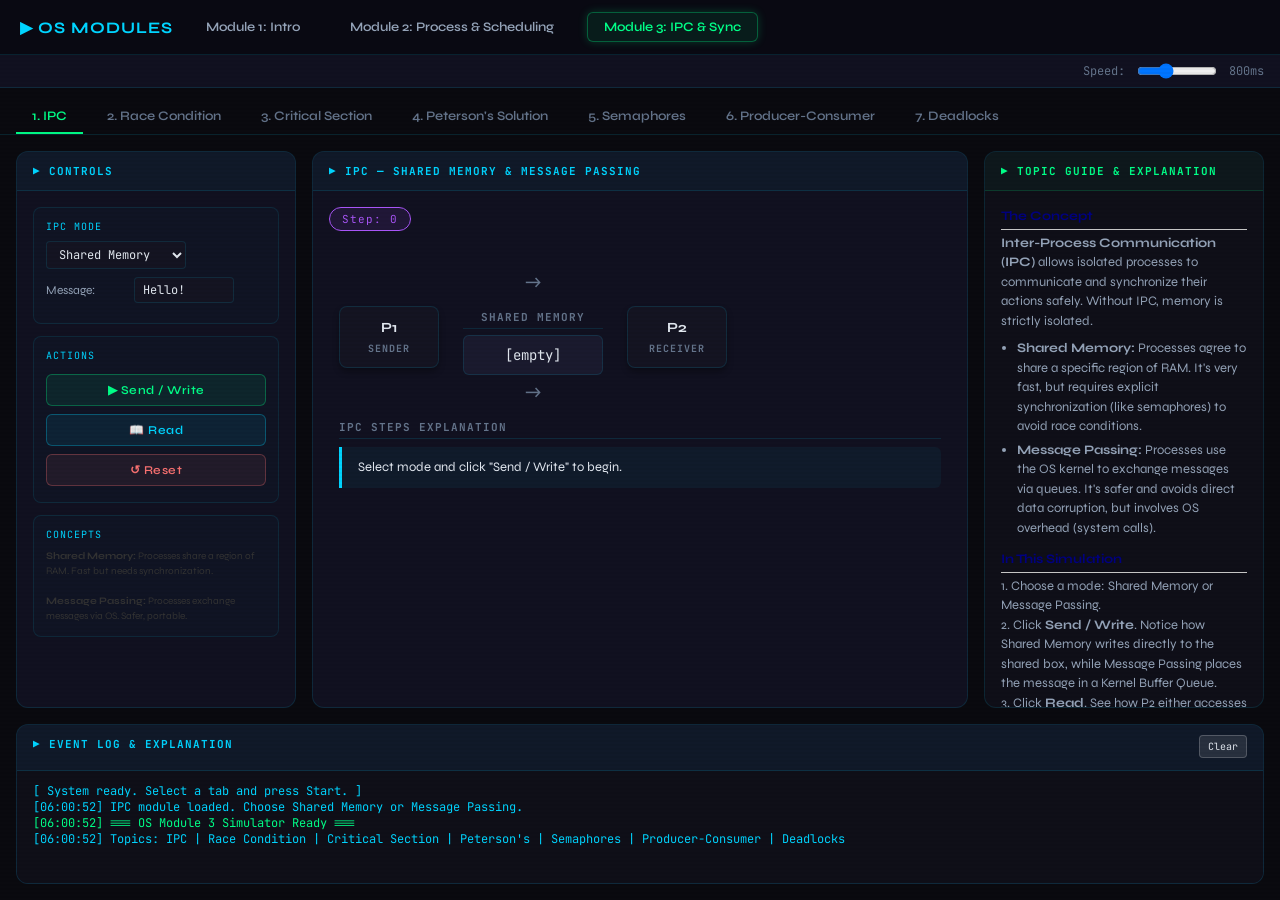
==== index.html @ ba9f3887 "first commit" ====
<!DOCTYPE html>
<html lang="en">

<head>
  <meta charset="UTF-8">
  <meta name="viewport" content="width=device-width, initial-scale=1.0">
  <title>OS Module 3 - IPC, Synchronization & Deadlocks Simulator</title>
  <link rel="stylesheet" href="style.css">
</head>

<body>
  <!-- GLOBAL OS MODULES NAV BAR -->
  <div style="background: rgba(10,10,20,0.95); border-bottom: 1px solid rgba(0,212,255,0.12); padding: 12px 20px; display: flex; gap: 16px; align-items: center; font-family: 'Syne', sans-serif; width: 100%; z-index: 10000; position: relative; box-sizing: border-box;">
    <span style="color: #00d4ff; font-weight: 700; font-size: 16px; letter-spacing: 1px;">▶ OS MODULES</span>
    <a href="osmod1.html" style="text-decoration: none; padding: 6px 16px; border-radius: 6px; font-size: 13px; font-weight: 600; color: #94a3b8; background: transparent; border: 1px solid transparent;">Module 1: Intro</a>
    <a href="osmod2.html" style="text-decoration: none; padding: 6px 16px; border-radius: 6px; font-size: 13px; font-weight: 600; color: #94a3b8; background: transparent; border: 1px solid transparent;">Module 2: Process & Scheduling</a>
    <a href="index.html" style="text-decoration: none; padding: 6px 16px; border-radius: 6px; font-size: 13px; font-weight: 600; color: #00ff88; background: rgba(0,255,136,0.08); border: 1px solid rgba(0,255,136,0.3); box-shadow: 0 0 10px rgba(0,255,136,0.2);">Module 3: IPC & Sync</a>
  </div>



  <!-- MENUBAR -->
  <div class="menubar">

    <span class="menu-right">Speed: <input type="range" id="globalSpeed" min="200" max="2000" value="800"
        style="width:80px;vertical-align:middle;"> <span id="speedLabel">800ms</span></span>
  </div>

  <!-- TAB BAR -->
  <div class="tabbar">
    <button class="tab active" data-tab="ipc">1. IPC</button>
    <button class="tab" data-tab="race">2. Race Condition</button>
    <button class="tab" data-tab="critical">3. Critical Section</button>
    <button class="tab" data-tab="peterson">4. Peterson's Solution</button>
    <button class="tab" data-tab="semaphore">5. Semaphores</button>
    <button class="tab" data-tab="prodcons">6. Producer-Consumer</button>
    <button class="tab" data-tab="deadlock">7. Deadlocks</button>
  </div>

  <!-- MAIN LAYOUT -->
  <div class="main-layout">

    <!-- LEFT PANEL: Controls -->
    <div class="panel left-panel" id="leftPanel">
      <div class="panel-title">▶ Controls</div>
      <div class="panel-body" id="controlsBody">
        <!-- Injected per tab -->
      </div>
    </div>

    <!-- CENTER PANEL: Visualization -->
    <div class="panel center-panel">
      <div class="panel-title" id="vizTitle">▶ Visualization</div>
      <div class="panel-body viz-body" id="vizBody">
        <!-- Injected per tab -->
      </div>
    </div>

    <!-- RIGHT PANEL: Explanation -->
    <div class="panel right-panel" id="rightPanel" style="width: 280px; flex-shrink: 0; background: #fdfdfd; overflow-y: auto;">
      <div class="panel-title">▶ Topic Guide & Explanation</div>
      <div class="panel-body" id="topicExplanationText" style="font-size: 12px; line-height: 1.5; color: #222;">
        <!-- Explanation injected per tab -->
      </div>
    </div>

  </div>

  <!-- BOTTOM PANEL: Logs -->
  <div class="panel bottom-panel">
    <div class="panel-title">
      ▶ Event Log &amp; Explanation
      <button class="btn-small" onclick="clearLog()" style="float:right;margin-top:-2px;">Clear</button>
    </div>
    <div class="log-area" id="logArea">
      <div class="log-info">[ System ready. Select a tab and press Start. ]</div>
    </div>
  </div>

  <!-- TOOLTIP -->
  <div id="tooltip" class="tooltip" style="display:none;"></div>

  <script src="sim.js"></script>
</body>

</html>
---- style.css ----
@import url('https://fonts.googleapis.com/css2?family=JetBrains+Mono:wght@400;500;700&family=Syne:wght@400;600;700;800&display=swap');

:root {
  --bg: #0a0a0f;
  --bg2: #0f0f18;
  --bg3: #141422;
  --bg4: #1a1a2e;
  --panel: #111120;
  --border: rgba(0,212,255,0.12);
  --border2: rgba(0,255,136,0.15);
  --green: #00ff88;
  --cyan: #00d4ff;
  --purple: #a855f7;
  --amber: #fbbf24;
  --red: #f87171;
  --text: #e2e8f0;
  --text2: #94a3b8;
  --text3: #64748b;
  --mono: 'JetBrains Mono', monospace;
  --sans: 'Syne', sans-serif;
  --glow-green: 0 0 20px rgba(0,255,136,0.3);
  --glow-cyan: 0 0 20px rgba(0,212,255,0.3);
}

* { box-sizing: border-box; margin: 0; padding: 0; }

body {
  font-family: var(--sans);
  font-size: 14px;
  background: var(--bg);
  color: var(--text);
  min-height: 100vh;
  display: flex;
  flex-direction: column;
  overflow: hidden;
  height: 100vh;
}

/* Scanline effect */
body::before {
  content: '';
  position: fixed;
  inset: 0;
  background: repeating-linear-gradient(0deg, transparent, transparent 2px, rgba(0,0,0,0.03) 2px, rgba(0,0,0,0.03) 4px);
  pointer-events: none;
  z-index: 1000;
}

/* ===== TITLE BAR ===== */
.win-titlebar {
  display: none; /* Hide retro titlebar entirely */
}

/* ===== MENUBAR ===== */
.menubar {
  background: var(--panel);
  border-bottom: 1px solid var(--border);
  padding: 8px 16px;
  display: flex;
  align-items: center;
  gap: 16px;
  font-family: var(--sans);
  font-size: 13px;
  color: var(--text2);
}
.menu-item {
  cursor: pointer;
  padding: 4px 8px;
  transition: color 0.2s;
}
.menu-item:hover { color: var(--cyan); }
.menu-right { 
  margin-left: auto; 
  display: flex; 
  align-items: center; 
  gap: 12px; 
  font-family: var(--mono); 
  font-size: 12px;
  color: var(--text3);
}

/* ===== TAB BAR ===== */
.tabbar {
  background: var(--bg);
  border-bottom: 1px solid var(--border);
  display: flex;
  padding: 12px 16px 0;
  gap: 8px;
  flex-shrink: 0;
  overflow-x: auto;
}
.tab {
  background: transparent;
  border: none;
  border-bottom: 2px solid transparent;
  padding: 8px 16px;
  cursor: pointer;
  font-family: var(--sans);
  font-size: 13px;
  font-weight: 600;
  color: var(--text3);
  transition: all 0.2s;
  white-space: nowrap;
}
.tab:hover { color: var(--text2); }
.tab.active {
  color: var(--green);
  border-bottom-color: var(--green);
}

/* ===== MAIN LAYOUT ===== */
.main-layout {
  display: flex;
  flex: 1;
  gap: 16px;
  padding: 16px;
  min-height: 0;
  overflow: hidden;
}

/* ===== PANELS ===== */
.panel {
  background: var(--panel);
  border: 1px solid var(--border);
  border-radius: 12px;
  display: flex;
  flex-direction: column;
  overflow: hidden;
}
.panel-title {
  background: rgba(0,212,255,0.04);
  color: var(--cyan);
  font-family: var(--mono);
  font-weight: bold;
  font-size: 11px;
  letter-spacing: 1px;
  text-transform: uppercase;
  padding: 12px 16px;
  border-bottom: 1px solid var(--border);
  user-select: none;
  flex-shrink: 0;
}
.panel-body {
  padding: 16px;
  overflow-y: auto;
  flex: 1;
}

.left-panel { width: 280px; flex-shrink: 0; }
.center-panel { flex: 1; }
.right-panel { width: 320px; flex-shrink: 0; background: var(--bg2) !important; }
.right-panel .panel-title { color: var(--green); background: rgba(0,255,136,0.04); border-bottom-color: var(--border2); }
.right-panel .panel-body { color: var(--text2) !important; font-size: 13px !important; }

/* ===== BOTTOM LOG PANEL ===== */
.bottom-panel {
  height: 160px;
  flex-shrink: 0;
  margin: 0 16px 16px;
  border-radius: 12px;
}
.log-area {
  flex: 1;
  overflow-y: auto;
  padding: 12px 16px;
  background: var(--bg2);
  color: var(--text2);
  font-size: 12px;
  font-family: var(--mono);
}
.log-info { color: var(--cyan); }
.log-warn { color: var(--amber); }
.log-error { color: var(--red); }
.log-success { color: var(--green); }
.log-step { color: var(--purple); }

/* ===== BUTTONS ===== */
.btn {
  font-family: var(--sans);
  font-weight: 600;
  font-size: 12px;
  padding: 8px 16px;
  border-radius: 6px;
  border: 1px solid;
  cursor: pointer;
  transition: all 0.2s;
  letter-spacing: 0.5px;
  display: inline-block;
  margin: 4px 0;
  width: 100%;
  text-align: center;
}
.btn-green {
  color: var(--green);
  border-color: rgba(0,255,136,0.3);
  background: rgba(0,255,136,0.08);
}
.btn-green:hover { background: rgba(0,255,136,0.15); box-shadow: var(--glow-green); }
.btn-red {
  color: var(--red);
  border-color: rgba(248,113,113,0.3);
  background: rgba(248,113,113,0.08);
}
.btn-red:hover { background: rgba(248,113,113,0.15); }
.btn-blue {
  color: var(--cyan);
  border-color: rgba(0,212,255,0.3);
  background: rgba(0,212,255,0.08);
}
.btn-blue:hover { background: rgba(0,212,255,0.15); box-shadow: var(--glow-cyan); }
.btn-small {
  font-family: var(--mono);
  font-size: 10px;
  padding: 4px 8px;
  background: rgba(255,255,255,0.1);
  border: 1px solid rgba(255,255,255,0.2);
  color: var(--text);
  border-radius: 4px;
  cursor: pointer;
}
.btn-small:hover { background: rgba(255,255,255,0.2); }

/* ===== CONTROLS PANEL WIDGETS ===== */
.ctrl-group {
  background: rgba(0,212,255,0.02);
  border: 1px solid rgba(0,212,255,0.1);
  border-radius: 8px;
  padding: 12px;
  margin-bottom: 12px;
}
.ctrl-label {
  font-family: var(--mono);
  font-size: 10px;
  color: var(--cyan);
  letter-spacing: 1px;
  text-transform: uppercase;
  margin-bottom: 8px;
}
.ctrl-row { display: flex; align-items: center; gap: 8px; margin-bottom: 8px; font-size: 12px; color: var(--text2); }
.ctrl-row label { width: 80px; }
.ctrl-row input[type="number"], .ctrl-row input[type="text"], .ctrl-row select {
  background: var(--bg3);
  border: 1px solid var(--border);
  color: var(--text);
  padding: 4px 8px;
  border-radius: 4px;
  font-family: var(--mono);
  font-size: 12px;
  width: 100px;
}
.ctrl-row input[type="range"] { width: 100px; accent-color: var(--cyan); }

/* ===== PROCESS BOXES ===== */
.process-box {
  background: var(--bg3);
  border: 1px solid var(--border);
  border-radius: 8px;
  padding: 12px;
  text-align: center;
  min-width: 100px;
  position: relative;
  font-weight: bold;
  font-size: 14px;
  color: var(--text);
  box-shadow: 0 4px 6px rgba(0,0,0,0.3);
}
.process-box.active { border-color: var(--cyan); background: rgba(0,212,255,0.1); box-shadow: var(--glow-cyan); }
.process-box.blocked { border-color: var(--red); background: rgba(248,113,113,0.1); }
.process-box.waiting { border-color: var(--amber); background: rgba(251,191,36,0.1); }
.process-box.done { border-color: var(--green); background: rgba(0,255,136,0.1); }
.process-label { font-family: var(--mono); font-size: 10px; color: var(--text3); margin-top: 6px; letter-spacing: 1px; }

/* ===== SHARED MEMORY / BUFFER BOXES ===== */
.mem-box {
  background: var(--bg4);
  border: 1px solid var(--border);
  border-radius: 6px;
  padding: 10px 16px;
  text-align: center;
  font-size: 14px;
  font-family: var(--mono);
  color: var(--text);
  min-width: 80px;
  display: inline-block;
}
.mem-box.highlight { border-color: var(--green); background: rgba(0,255,136,0.1); box-shadow: var(--glow-green); }
.mem-box.conflict { border-color: var(--red); background: rgba(248,113,113,0.1); color: var(--red); }

/* ===== BUFFER SLOTS ===== */
.buffer-container { display: flex; gap: 8px; flex-wrap: wrap; margin: 12px 0; }
.buffer-slot {
  width: 54px; height: 54px;
  border: 1px solid var(--border);
  border-radius: 8px;
  background: var(--bg3);
  display: flex; align-items: center; justify-content: center;
  font-size: 16px;
  font-family: var(--mono);
  color: var(--text);
  position: relative;
}
.buffer-slot.filled { background: rgba(0,255,136,0.1); border-color: var(--green); color: var(--green); }
.buffer-slot.new-item { animation: flashGreen 0.5s; }
.buffer-slot.removing { animation: flashRed 0.5s; }
.buffer-slot .slot-label { position: absolute; top: 4px; left: 6px; font-size: 9px; color: var(--text3); }

@keyframes flashGreen { 0%{background:var(--green);color:#000;} 100%{background:rgba(0,255,136,0.1);} }
@keyframes flashRed { 0%{background:var(--red);color:#000;} 100%{background:var(--bg3);} }

/* ===== SEMAPHORE DISPLAY ===== */
.semaphore-display {
  background: rgba(168,85,247,0.1);
  border: 1px solid var(--purple);
  border-radius: 8px;
  color: var(--purple);
  padding: 12px 24px;
  text-align: center;
  font-size: 28px;
  font-family: var(--mono);
  font-weight: bold;
  display: inline-block;
  min-width: 80px;
  box-shadow: 0 0 15px rgba(168,85,247,0.2);
}
.semaphore-label { font-size: 11px; color: var(--text2); display: block; letter-spacing: 1px; margin-top: 4px; font-weight: normal; }

/* ===== QUEUE DISPLAY ===== */
.queue-display { display: flex; gap: 6px; align-items: center; margin: 8px 0; flex-wrap: wrap; }
.queue-item {
  background: rgba(251,191,36,0.1);
  border: 1px solid var(--amber);
  border-radius: 4px;
  color: var(--amber);
  padding: 4px 10px;
  font-size: 12px;
  font-family: var(--mono);
}
.queue-arrow { font-size: 16px; color: var(--text3); }

/* ===== VIZ LAYOUTS ===== */
.viz-row { display: flex; align-items: center; gap: 24px; margin: 16px 0; flex-wrap: wrap; }
.viz-col { display: flex; flex-direction: column; gap: 12px; align-items: center; }
.arrow { font-size: 20px; color: var(--text3); }
.arrow-right::after { content: "→"; }
.arrow-left::after { content: "←"; }
.arrow-up::after { content: "↑"; }
.arrow-down::after { content: "↓"; }
.arrow-both::after { content: "⇄"; }

/* ===== FLAGS DISPLAY ===== */
.flag-box {
  background: var(--bg3);
  border: 1px solid var(--border);
  border-radius: 4px;
  padding: 6px 12px;
  font-size: 13px;
  font-family: var(--mono);
  min-width: 60px;
  text-align: center;
}
.flag-true { background: rgba(0,255,136,0.1); border-color: var(--green); color: var(--green); }
.flag-false { background: rgba(248,113,113,0.1); border-color: var(--red); color: var(--red); }

/* ===== RESOURCE ALLOCATION GRAPH ===== */
.rag-container {
  position: relative;
  width: 100%;
  min-height: 300px;
  background: var(--bg2);
  border: 1px solid var(--border);
  border-radius: 12px;
  overflow: hidden;
}
.rag-node {
  position: absolute;
  display: flex; align-items: center; justify-content: center;
  font-weight: bold; font-size: 13px; font-family: var(--mono);
  z-index: 2;
  cursor: pointer;
  box-shadow: 0 4px 10px rgba(0,0,0,0.5);
}
.rag-process {
  width: 56px; height: 56px;
  border-radius: 50%;
  border: 2px solid var(--cyan);
  background: rgba(0,212,255,0.1);
  color: var(--cyan);
}
.rag-resource {
  width: 56px; height: 56px;
  border-radius: 8px;
  border: 2px solid var(--amber);
  background: rgba(251,191,36,0.1);
  color: var(--amber);
}
.rag-node.deadlocked { 
  background: rgba(248,113,113,0.2) !important; 
  border-color: var(--red) !important; 
  color: var(--red); 
  animation: pulseRed 1s infinite alternate; 
}
@keyframes pulseRed { from { box-shadow: 0 0 5px var(--red); } to { box-shadow: 0 0 20px var(--red); } }

/* ===== BANKER'S ALGORITHM ===== */
.matrix-table {
  border-collapse: collapse;
  font-size: 12px;
  font-family: var(--mono);
  margin: 8px 0;
  width: 100%;
}
.matrix-table th, .matrix-table td {
  border: 1px solid var(--border);
  padding: 6px 8px;
  text-align: center;
}
.matrix-table th { background: rgba(0,212,255,0.05); color: var(--cyan); font-size: 11px; text-transform: uppercase; letter-spacing: 1px; }
.matrix-table td { background: var(--bg3); color: var(--text); }
.matrix-table tr.safe-row td { background: rgba(0,255,136,0.08); color: var(--green); }
.matrix-table tr.active-row td { background: rgba(0,212,255,0.08); }
.matrix-table input {
  width: 32px; border: none; text-align: center;
  background: transparent; color: var(--text); border-bottom: 1px solid var(--text3); outline: none;
}
.matrix-table input:focus { border-bottom-color: var(--cyan); color: var(--cyan); }

/* ===== STEP DISPLAY ===== */
.step-counter {
  background: rgba(168,85,247,0.1);
  border: 1px solid var(--purple);
  color: var(--purple);
  padding: 4px 12px;
  border-radius: 12px;
  font-size: 11px;
  font-family: var(--mono);
  display: inline-block;
  margin-bottom: 12px;
  letter-spacing: 1px;
}

/* ===== CODE DISPLAY ===== */
.code-display {
  background: var(--bg2);
  color: var(--text2);
  font-family: var(--mono);
  font-size: 12px;
  padding: 12px;
  border: 1px solid var(--border);
  border-radius: 8px;
  line-height: 1.6;
}
.code-line { padding: 2px 6px; border-radius: 4px; transition: all 0.2s; }
.code-line.hl { background: rgba(251,191,36,0.15); color: var(--amber); }
.code-line.hl-red { background: rgba(248,113,113,0.15); color: var(--red); }
.code-line.hl-green { background: rgba(0,255,136,0.15); color: var(--green); }

/* ===== STATUS INDICATORS ===== */
.status-safe { background: rgba(0,255,136,0.15); border: 1px solid var(--green); color: var(--green); padding: 6px 12px; border-radius: 6px; font-weight: bold; display: inline-block; }
.status-unsafe { background: rgba(248,113,113,0.15); border: 1px solid var(--red); color: var(--red); padding: 6px 12px; border-radius: 6px; font-weight: bold; display: inline-block; }
.status-detecting { background: rgba(251,191,36,0.15); border: 1px solid var(--amber); color: var(--amber); padding: 6px 12px; border-radius: 6px; font-weight: bold; display: inline-block; }

/* ===== SECTION DIVIDER ===== */
.section-hdr {
  color: var(--text3);
  font-size: 11px;
  font-family: var(--mono);
  font-weight: bold;
  margin: 12px 0 6px;
  text-transform: uppercase;
  letter-spacing: 1px;
  border-bottom: 1px solid var(--border);
  padding-bottom: 4px;
}

/* ===== TOOLTIP ===== */
.tooltip {
  position: fixed;
  background: rgba(10,10,20,0.95);
  border: 1px solid var(--border);
  backdrop-filter: blur(5px);
  color: var(--text);
  padding: 8px 12px;
  border-radius: 6px;
  font-size: 12px;
  max-width: 250px;
  z-index: 9999;
  pointer-events: none;
  box-shadow: 0 4px 12px rgba(0,0,0,0.5);
  line-height: 1.5;
}

/* ===== CONDITION BOXES (Deadlock) ===== */
.condition-box {
  border: 1px solid var(--border);
  border-radius: 8px;
  padding: 10px 12px;
  margin: 6px 0;
  background: var(--bg3);
  display: flex;
  align-items: center;
  gap: 12px;
  font-size: 13px;
  transition: all 0.3s;
}
.condition-box.active { border-color: var(--red); background: rgba(248,113,113,0.05); }
.condition-box.disabled { border-color: var(--green); background: rgba(0,255,136,0.05); }
.cond-icon { font-size: 18px; }
.cond-toggle {
  margin-left: auto;
  background: transparent;
  border: 1px solid var(--text3);
  color: var(--text);
  border-radius: 4px;
  padding: 4px 8px;
  cursor: pointer;
  font-size: 11px;
  font-family: var(--mono);
  transition: all 0.2s;
}
.cond-toggle:hover { background: rgba(255,255,255,0.1); }

/* ===== DEADLOCK SUB-TABS ===== */
.subtabs { display: flex; gap: 4px; margin-bottom: 12px; flex-wrap: wrap; border-bottom: 1px solid var(--border); padding-bottom: 8px; }
.subtab {
  background: transparent;
  border: 1px solid transparent;
  padding: 6px 12px;
  border-radius: 6px;
  cursor: pointer;
  font-size: 12px;
  font-weight: 600;
  color: var(--text3);
  transition: all 0.2s;
}
.subtab.active { background: rgba(0,212,255,0.1); color: var(--cyan); border-color: rgba(0,212,255,0.3); }
.subtab:hover:not(.active) { background: rgba(255,255,255,0.05); color: var(--text); }

/* ===== SCROLLBARS ===== */
::-webkit-scrollbar { width: 8px; height: 8px; }
::-webkit-scrollbar-track { background: var(--bg); }
::-webkit-scrollbar-thumb { background: var(--border); border-radius: 4px; }
::-webkit-scrollbar-thumb:hover { background: rgba(0,212,255,0.3); }

/* ===== ANIMATIONS ===== */
@keyframes slide-right { from { transform: translateX(-20px); opacity: 0; } to { transform: none; opacity: 1; } }
@keyframes slide-left { from { transform: translateX(20px); opacity: 0; } to { transform: none; opacity: 1; } }
.anim-in-r { animation: slide-right 0.3s ease; }
.anim-in-l { animation: slide-left 0.3s ease; }

/* ===== MISC ===== */
.inset-box {
  background: var(--bg2);
  border: 1px solid var(--border);
  border-radius: 6px;
  padding: 8px 12px;
}
.highlight-box {
  background: rgba(0,212,255,0.05);
  border-left: 3px solid var(--cyan);
  padding: 10px 16px;
  font-size: 13px;
  margin: 8px 0;
  border-radius: 0 6px 6px 0;
  line-height: 1.6;
}
hr.win-hr { border: none; border-top: 1px solid var(--border); margin: 12px 0; }
.badge {
  display: inline-block;
  padding: 2px 8px;
  font-size: 10px;
  font-weight: bold;
  border-radius: 12px;
  font-family: var(--mono);
  letter-spacing: 1px;
}
.badge-red { background: rgba(248,113,113,0.15); color: var(--red); }
.badge-green { background: rgba(0,255,136,0.15); color: var(--green); }
.badge-orange { background: rgba(251,191,36,0.15); color: var(--amber); }

/* Race condition code panes */
.code-pane-row { display: flex; gap: 16px; margin: 12px 0; }
.code-pane { flex: 1; border: 1px solid var(--border); border-radius: 8px; overflow: hidden; }
.code-pane-title {
  background: rgba(0,212,255,0.05); color: var(--text); font-size: 11px; font-weight: bold;
  padding: 8px 12px; text-align: center; border-bottom: 1px solid var(--border); font-family: var(--mono);
}
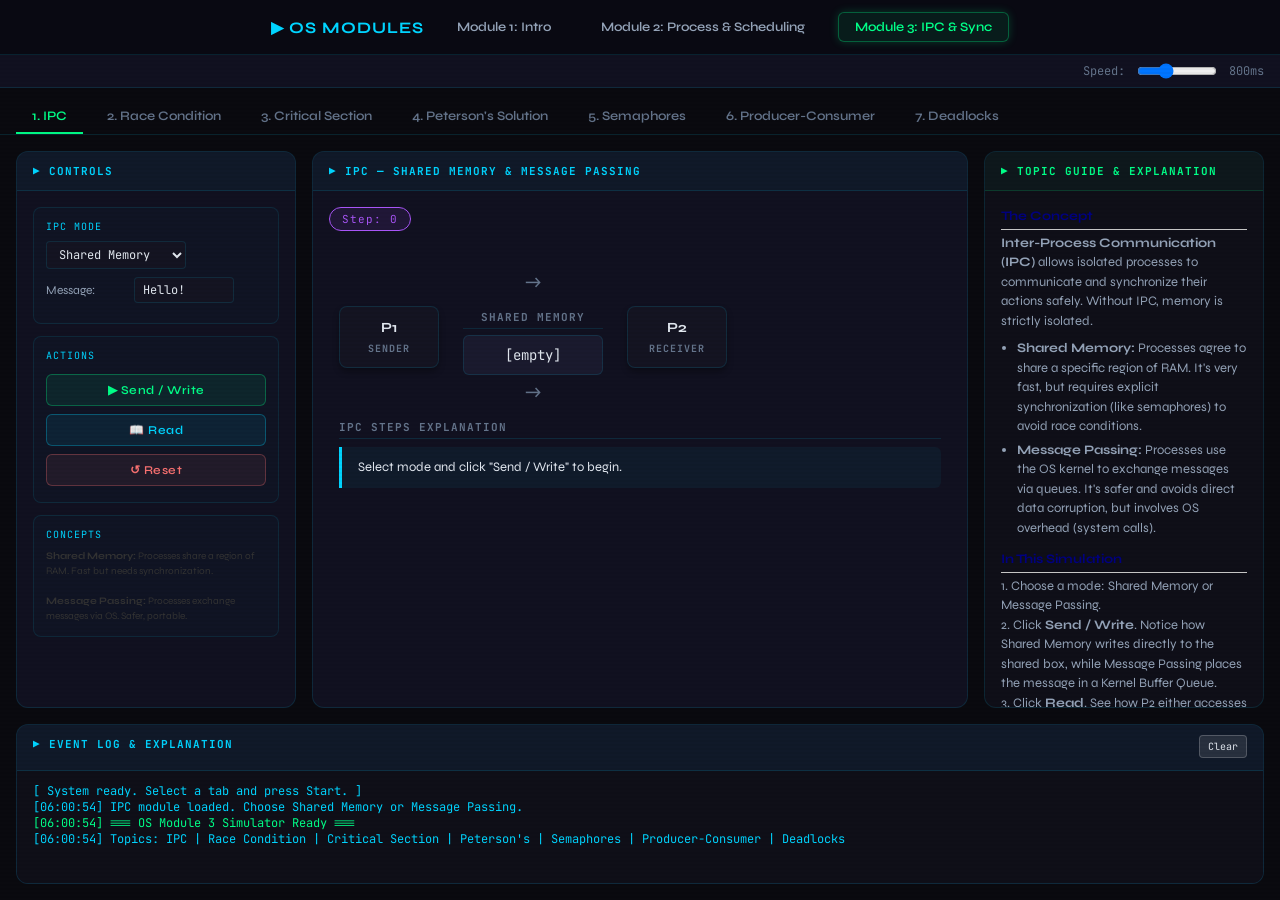
==== commit b63a93c8: "mobile view" ====
--- a/index.html
+++ b/index.html
@@ -10,7 +10,7 @@
 
 <body>
   <!-- GLOBAL OS MODULES NAV BAR -->
-  <div style="background: rgba(10,10,20,0.95); border-bottom: 1px solid rgba(0,212,255,0.12); padding: 12px 20px; display: flex; gap: 16px; align-items: center; font-family: 'Syne', sans-serif; width: 100%; z-index: 10000; position: relative; box-sizing: border-box;">
+  <div style="background: rgba(10,10,20,0.95); border-bottom: 1px solid rgba(0,212,255,0.12); padding: 12px 20px; display: flex; gap: 16px; align-items: center; flex-wrap: wrap; justify-content: center; font-family: 'Syne', sans-serif; width: 100%; z-index: 10000; position: relative; box-sizing: border-box;">
     <span style="color: #00d4ff; font-weight: 700; font-size: 16px; letter-spacing: 1px;">▶ OS MODULES</span>
     <a href="osmod1.html" style="text-decoration: none; padding: 6px 16px; border-radius: 6px; font-size: 13px; font-weight: 600; color: #94a3b8; background: transparent; border: 1px solid transparent;">Module 1: Intro</a>
     <a href="osmod2.html" style="text-decoration: none; padding: 6px 16px; border-radius: 6px; font-size: 13px; font-weight: 600; color: #94a3b8; background: transparent; border: 1px solid transparent;">Module 2: Process & Scheduling</a>
--- a/style.css
+++ b/style.css
@@ -440,6 +440,8 @@
 
 /* ===== CODE DISPLAY ===== */
 .code-display {
+  overflow-x: auto;
+  white-space: pre;
   background: var(--bg2);
   color: var(--text2);
   font-family: var(--mono);
@@ -584,3 +586,35 @@
   background: rgba(0,212,255,0.05); color: var(--text); font-size: 11px; font-weight: bold;
   padding: 8px 12px; text-align: center; border-bottom: 1px solid var(--border); font-family: var(--mono);
 }
+
+/* ===== RESPONSIVE MOBILE VIEW ===== */
+@media (max-width: 900px) {
+  body {
+    overflow-y: auto;
+    height: auto;
+  }
+  .main-layout {
+    flex-direction: column;
+    overflow-y: visible;
+    height: auto;
+  }
+  .left-panel, .center-panel, .right-panel {
+    width: 100% !important;
+    height: auto !important;
+    overflow: visible;
+  }
+  .bottom-panel {
+    height: auto !important;
+    min-height: 150px;
+  }
+  .tabbar {
+    overflow-x: auto;
+    white-space: nowrap;
+    padding: 10px;
+  }
+  .viz-row {
+    flex-direction: column;
+    align-items: stretch;
+  }
+}
+
